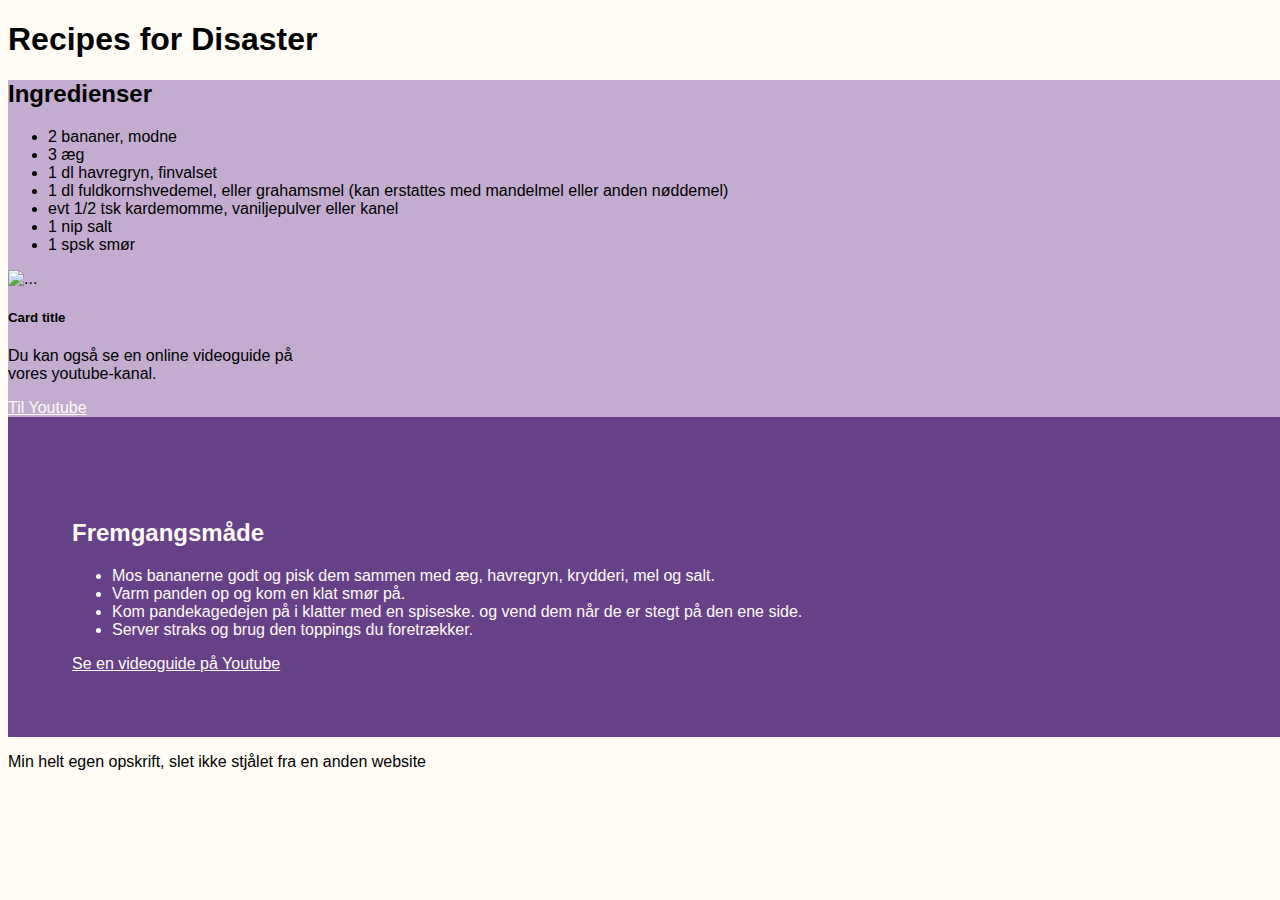
==== index.html @ 01a49ab8 "pt3" ====
<!DOCTYPE html>
<html lang="en">
  <head>
    <meta charset="UTF-8" />
    <meta http-equiv="X-UA-Compatible" content="IE=edge" />
    <meta name="viewport" content="width=device-width, initial-scale=1.0" />
    <title>Bananpandekager - Opskrift</title>
    <link
      href="https://cdn.jsdelivr.net/npm/bootstrap@5.3.0-alpha1/dist/css/bootstrap.min.css"
      rel="stylesheet"
      integrity="sha384-GLhlTQ8iRABdZLl6O3oVMWSktQOp6b7In1Zl3/Jr59b6EGGoI1aFkw7cmDA6j6gD"
      crossorigin="anonymous"
    />

    <link rel="stylesheet" href="style.css" />
  </head>

  <body>
    <header>
      <h1>Recipes for Disaster</h1>
    </header>
    <div class="container-fluid">
      <div class="row">
        <div class="col-sm-4">
          <div class="ingredients">
            <h2>Ingredienser</h2>
            <ul class="">
              <li>2 bananer, modne</li>
              <li>3 æg</li>
              <li>1 dl havregryn, finvalset</li>
              <li>
                1 dl fuldkornshvedemel, eller grahamsmel (kan erstattes med
                mandelmel eller anden nøddemel)
              </li>
              <li>evt 1/2 tsk kardemomme, vaniljepulver eller kanel</li>
              <li>1 nip salt</li>
              <li>1 spsk smør</li>
            </ul>
            <div class="card" style="width: 18rem">
              <img
                src="https://images.squarespace-cdn.com/content/v1/57b3e6b9d1758e9333d154ca/78965781-82f3-4f1c-96e8-113c1c38e24a/ff3989-image-kwvykhrf-kynnbn1t.jpeg"
                class="card-img-top"
                alt="..."
              />
              <div class="card-body">
                <h5 class="card-title">Card title</h5>
                <p class="card-text">
                  Du kan også se en online videoguide på vores youtube-kanal.
                </p>
                <a href="#" class="btn btn-primary">Til Youtube</a>
              </div>
            </div>
          </div>
        </div>
        <div class="col-sm-8">
          <div class="tutorial">
            <img
              src="https://i0.hippopx.com/photos/901/878/463/restaurant-food-gourmet-pancakes-preview.jpg"
              alt=""
            />
            <h2>Fremgangsmåde</h2>
            <ul>
              <li>
                Mos bananerne godt og pisk dem sammen med æg, havregryn,
                krydderi, mel og salt.
              </li>
              <li>Varm panden op og kom en klat smør på.</li>
              <li>
                Kom pandekagedejen på i klatter med en spiseske. og vend dem når
                de er stegt på den ene side.
              </li>
              <li>Server straks og brug den toppings du foretrækker.</li>
            </ul>
            <a
              href="https://www.youtube.com/watch?v=5pZJd3Us64A&feature=youtu.be"
              >Se en videoguide på Youtube</a
            >
          </div>
        </div>
      </div>
    </div>
    <footer>
      <p>Min helt egen opskrift, slet ikke stjålet fra en anden website</p>
    </footer>
    <script
      src="https://cdn.jsdelivr.net/npm/@popperjs/core@2.11.6/dist/umd/popper.min.js"
      integrity="sha384-oBqDVmMz9ATKxIep9tiCxS/Z9fNfEXiDAYTujMAeBAsjFuCZSmKbSSUnQlmh/jp3"
      crossorigin="anonymous"
    ></script>
    <script
      src="https://cdn.jsdelivr.net/npm/bootstrap@5.3.0-alpha1/dist/js/bootstrap.min.js"
      integrity="sha384-mQ93GR66B00ZXjt0YO5KlohRA5SY2XofN4zfuZxLkoj1gXtW8ANNCe9d5Y3eG5eD"
      crossorigin="anonymous"
    ></script>
  </body>
</html>
---- style.css ----
body {
  font-family: Arial, Helvetica, sans-serif;
  background-color: #fffbf5;
  width: 100%;
}

.col-sm-4 {
  background-color: #c3acd0;
  grid-column: 1;
}

.col-sm-8 {
  background-color: #674188;
  color: #fffbf5;
  grid-column: 2;
  padding: 5%;
}
a {
  color: #fffbf5;
}
footer {
  width: 100%;
}

@media screen and (max-width: 800px) {
  .left,
  .main,
  .right {
    width: 100%;
  }
}
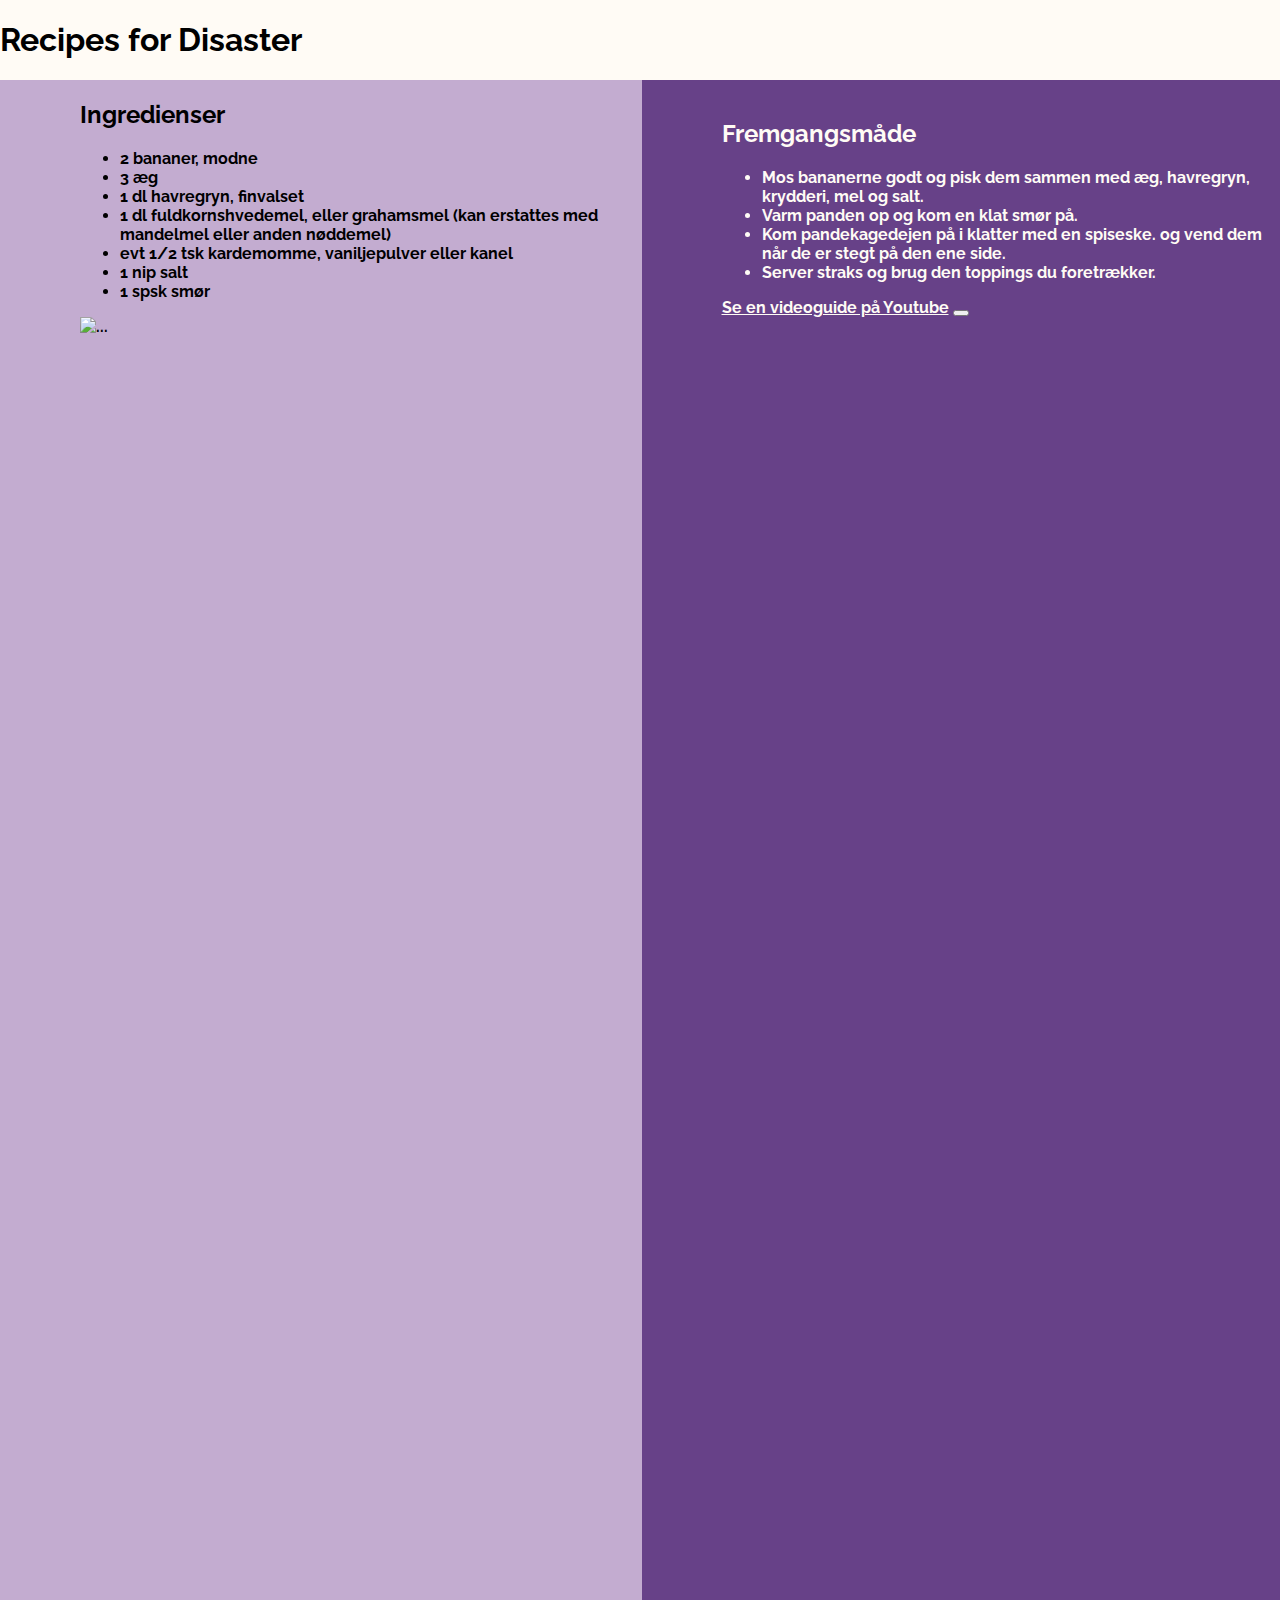
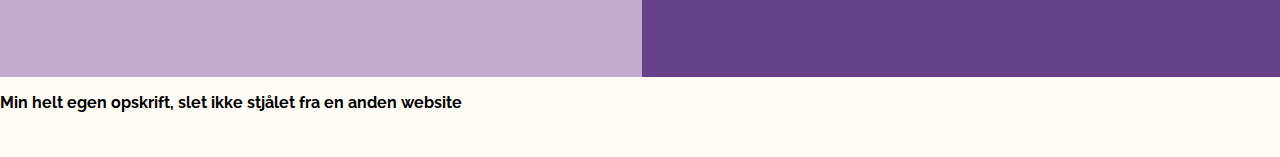
==== commit 9e86f848: "indexUpdate" ====
--- a/index.html
+++ b/index.html
@@ -5,92 +5,75 @@
     <meta http-equiv="X-UA-Compatible" content="IE=edge" />
     <meta name="viewport" content="width=device-width, initial-scale=1.0" />
     <title>Bananpandekager - Opskrift</title>
+    <link rel="stylesheet" href="style.css" />
+    <link rel="preconnect" href="https://fonts.googleapis.com" />
+    <link rel="preconnect" href="https://fonts.gstatic.com" crossorigin />
+    <link rel="preconnect" href="https://fonts.googleapis.com" />
+    <link rel="preconnect" href="https://fonts.gstatic.com" crossorigin />
+    <link rel="preconnect" href="https://fonts.googleapis.com" />
+    <link rel="preconnect" href="https://fonts.gstatic.com" crossorigin />
+    <link rel="preconnect" href="https://fonts.googleapis.com" />
+    <link rel="preconnect" href="https://fonts.gstatic.com" crossorigin />
     <link
-      href="https://cdn.jsdelivr.net/npm/bootstrap@5.3.0-alpha1/dist/css/bootstrap.min.css"
+      href="https://fonts.googleapis.com/css2?family=Noto+Sans+Syloti+Nagri&family=Raleway:wght@100;400&family=Sassy+Frass&display=swap"
       rel="stylesheet"
-      integrity="sha384-GLhlTQ8iRABdZLl6O3oVMWSktQOp6b7In1Zl3/Jr59b6EGGoI1aFkw7cmDA6j6gD"
-      crossorigin="anonymous"
     />
-
-    <link rel="stylesheet" href="style.css" />
   </head>
 
   <body>
-    <header>
-      <h1>Recipes for Disaster</h1>
-    </header>
-    <div class="container-fluid">
-      <div class="row">
-        <div class="col-sm-4">
-          <div class="ingredients">
-            <h2>Ingredienser</h2>
-            <ul class="">
-              <li>2 bananer, modne</li>
-              <li>3 æg</li>
-              <li>1 dl havregryn, finvalset</li>
-              <li>
-                1 dl fuldkornshvedemel, eller grahamsmel (kan erstattes med
-                mandelmel eller anden nøddemel)
-              </li>
-              <li>evt 1/2 tsk kardemomme, vaniljepulver eller kanel</li>
-              <li>1 nip salt</li>
-              <li>1 spsk smør</li>
-            </ul>
-            <div class="card" style="width: 18rem">
-              <img
-                src="https://images.squarespace-cdn.com/content/v1/57b3e6b9d1758e9333d154ca/78965781-82f3-4f1c-96e8-113c1c38e24a/ff3989-image-kwvykhrf-kynnbn1t.jpeg"
-                class="card-img-top"
-                alt="..."
-              />
-              <div class="card-body">
-                <h5 class="card-title">Card title</h5>
-                <p class="card-text">
-                  Du kan også se en online videoguide på vores youtube-kanal.
-                </p>
-                <a href="#" class="btn btn-primary">Til Youtube</a>
-              </div>
-            </div>
-          </div>
-        </div>
-        <div class="col-sm-8">
-          <div class="tutorial">
-            <img
-              src="https://i0.hippopx.com/photos/901/878/463/restaurant-food-gourmet-pancakes-preview.jpg"
-              alt=""
-            />
-            <h2>Fremgangsmåde</h2>
-            <ul>
-              <li>
-                Mos bananerne godt og pisk dem sammen med æg, havregryn,
-                krydderi, mel og salt.
-              </li>
-              <li>Varm panden op og kom en klat smør på.</li>
-              <li>
-                Kom pandekagedejen på i klatter med en spiseske. og vend dem når
-                de er stegt på den ene side.
-              </li>
-              <li>Server straks og brug den toppings du foretrækker.</li>
-            </ul>
-            <a
-              href="https://www.youtube.com/watch?v=5pZJd3Us64A&feature=youtu.be"
-              >Se en videoguide på Youtube</a
-            >
-          </div>
-        </div>
+    <main>
+      <header>
+        <h1>Recipes for Disaster</h1>
+      </header>
+      <div class="ingredients">
+        <h2>Ingredienser</h2>
+        <ul class="">
+          <li>2 bananer, modne</li>
+          <li>3 æg</li>
+          <li>1 dl havregryn, finvalset</li>
+          <li>
+            1 dl fuldkornshvedemel, eller grahamsmel (kan erstattes med
+            mandelmel eller anden nøddemel)
+          </li>
+          <li>evt 1/2 tsk kardemomme, vaniljepulver eller kanel</li>
+          <li>1 nip salt</li>
+          <li>1 spsk smør</li>
+        </ul>
+        <img
+          src="https://images.squarespace-cdn.com/content/v1/57b3e6b9d1758e9333d154ca/78965781-82f3-4f1c-96e8-113c1c38e24a/ff3989-image-kwvykhrf-kynnbn1t.jpeg"
+          class="imgLeft"
+          alt="..."
+        />
       </div>
-    </div>
-    <footer>
-      <p>Min helt egen opskrift, slet ikke stjålet fra en anden website</p>
-    </footer>
-    <script
-      src="https://cdn.jsdelivr.net/npm/@popperjs/core@2.11.6/dist/umd/popper.min.js"
-      integrity="sha384-oBqDVmMz9ATKxIep9tiCxS/Z9fNfEXiDAYTujMAeBAsjFuCZSmKbSSUnQlmh/jp3"
-      crossorigin="anonymous"
-    ></script>
-    <script
-      src="https://cdn.jsdelivr.net/npm/bootstrap@5.3.0-alpha1/dist/js/bootstrap.min.js"
-      integrity="sha384-mQ93GR66B00ZXjt0YO5KlohRA5SY2XofN4zfuZxLkoj1gXtW8ANNCe9d5Y3eG5eD"
-      crossorigin="anonymous"
-    ></script>
+      <div class="tutorial">
+        <img
+          src="https://i0.hippopx.com/photos/901/878/463/restaurant-food-gourmet-pancakes-preview.jpg"
+          alt=""
+        />
+        <h2>Fremgangsmåde</h2>
+        <ul>
+          <li>
+            Mos bananerne godt og pisk dem sammen med æg, havregryn, krydderi,
+            mel og salt.
+          </li>
+          <li>Varm panden op og kom en klat smør på.</li>
+          <li>
+            Kom pandekagedejen på i klatter med en spiseske. og vend dem når de
+            er stegt på den ene side.
+          </li>
+          <li>Server straks og brug den toppings du foretrækker.</li>
+        </ul>
+        <a href="https://www.youtube.com/watch?v=5pZJd3Us64A&feature=youtu.be"
+          >Se en videoguide på Youtube</a
+        >
+        <button
+          action="https://www.youtube.com/watch?v=5pZJd3Us64A&feature=youtu.be"
+          type="submit"
+        ></button>
+      </div>
+      <footer>
+        <p>Min helt egen opskrift, slet ikke stjålet fra en anden website</p>
+      </footer>
+    </main>
   </body>
 </html>
--- a/style.css
+++ b/style.css
@@ -1,27 +1,49 @@
 body {
-  font-family: Arial, Helvetica, sans-serif;
+  font-family: "Raleway", sans-serif;
+  font-weight: bold;
   background-color: #fffbf5;
-  width: 100%;
+  margin: 0;
+  border: 0;
+  padding: 0;
+}
+img {
+  width: 600px;
 }
 
-.col-sm-4 {
-  background-color: #c3acd0;
-  grid-column: 1;
+main {
+  display: grid;
+  grid-template-areas: "header header" "ingr tuto" "footer footer";
+  grid-template-rows: 1fr 20fr 1fr;
 }
 
-.col-sm-8 {
+header {
+  grid-area: header;
+}
+
+.ingredients {
+  grid-area: ingr;
+  padding-left: 5em;
+  background-color: #c3acd0;
+  /* grid-column: 1; */
+}
+
+.tutorial {
+  grid-area: tuto;
   background-color: #674188;
   color: #fffbf5;
-  grid-column: 2;
-  padding: 5%;
+  /* grid-column: 2; */
+  padding-left: 5em;
 }
 a {
   color: #fffbf5;
 }
 footer {
+  grid-area: footer;
   width: 100%;
 }
-
+button {
+  color: #f7efe5;
+}
 @media screen and (max-width: 800px) {
   .left,
   .main,
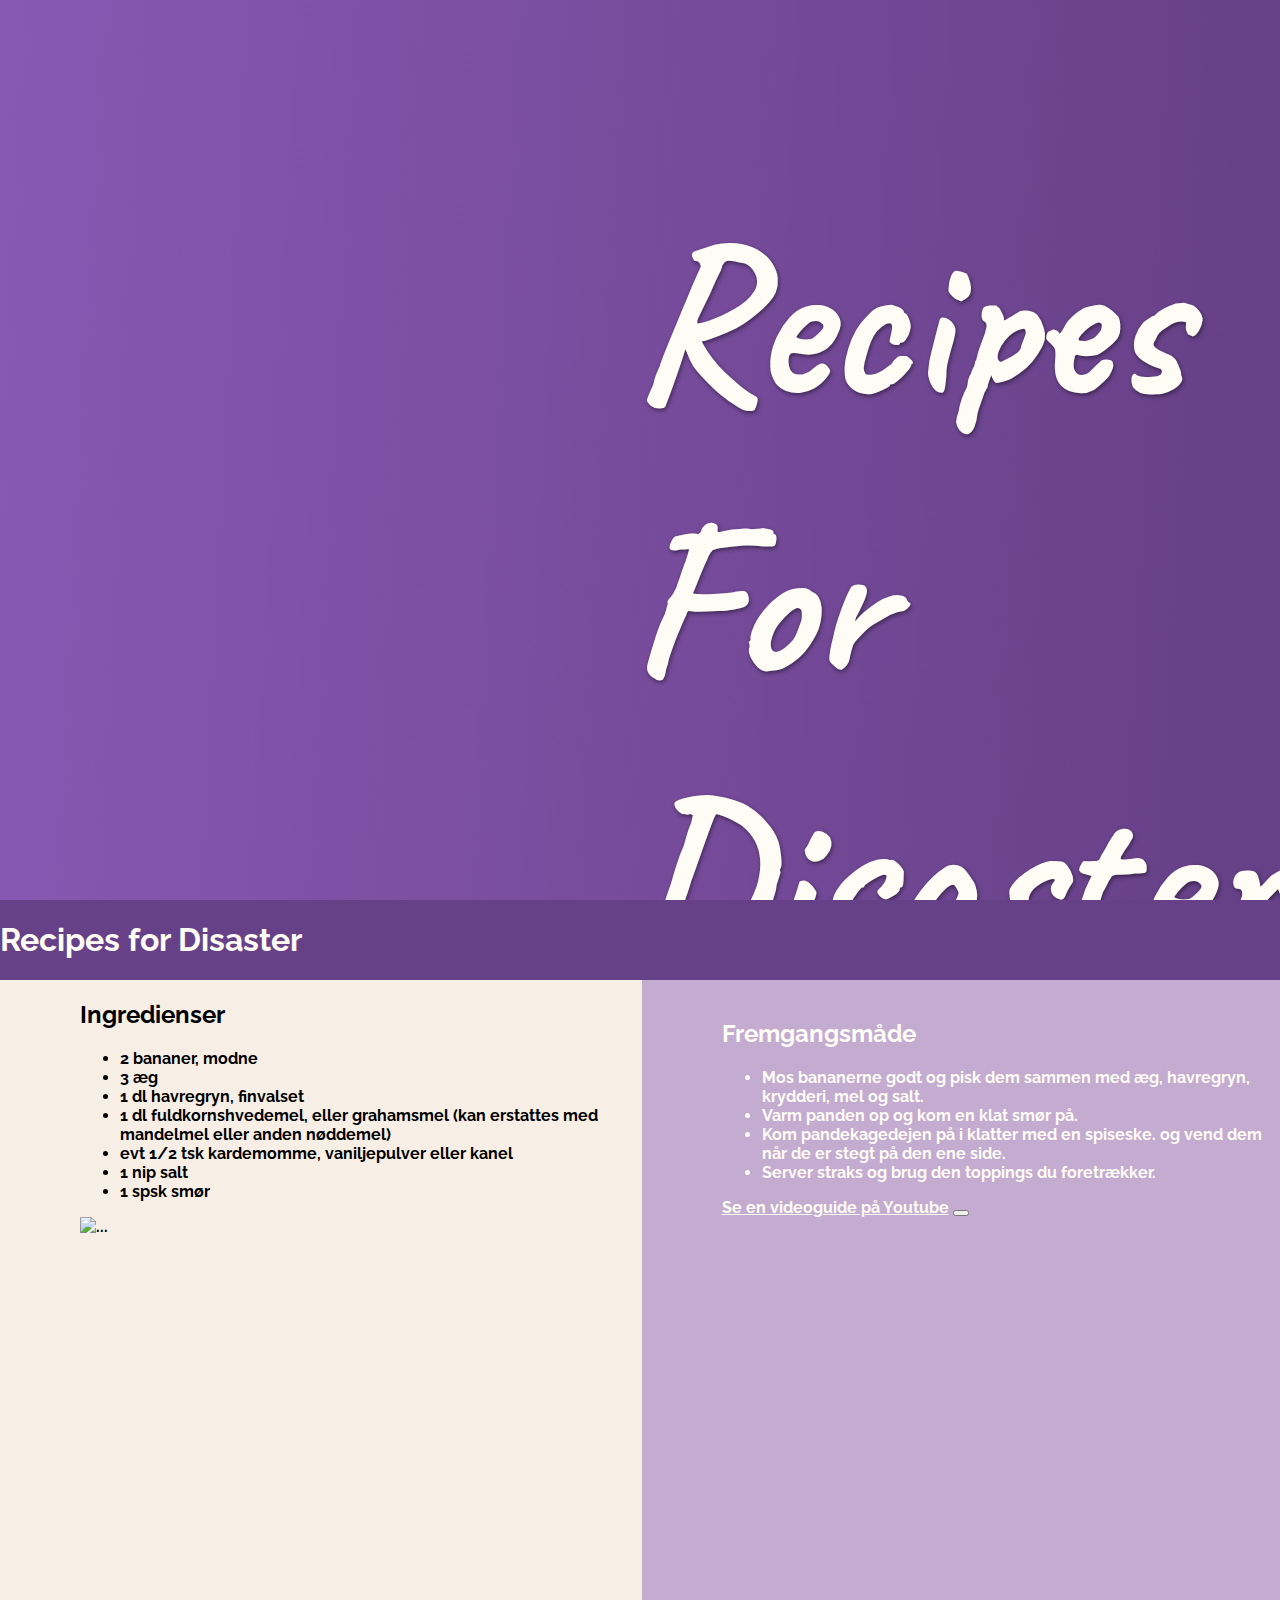
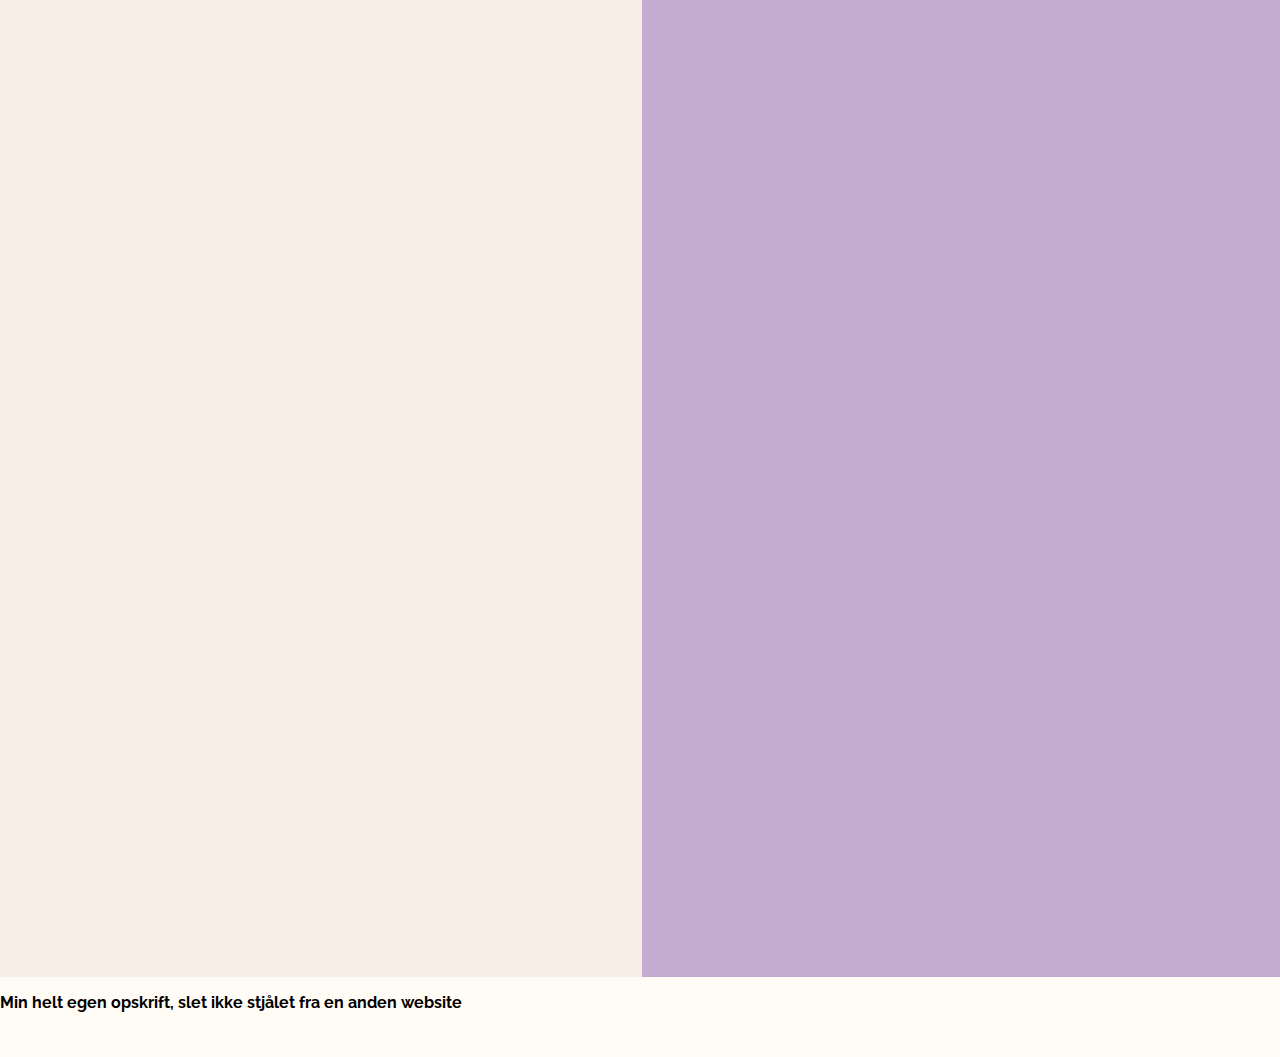
==== commit 25c68832: "intropage" ====
--- a/index.html
+++ b/index.html
@@ -8,23 +8,40 @@
     <link rel="stylesheet" href="style.css" />
     <link rel="preconnect" href="https://fonts.googleapis.com" />
     <link rel="preconnect" href="https://fonts.gstatic.com" crossorigin />
-    <link rel="preconnect" href="https://fonts.googleapis.com" />
-    <link rel="preconnect" href="https://fonts.gstatic.com" crossorigin />
-    <link rel="preconnect" href="https://fonts.googleapis.com" />
-    <link rel="preconnect" href="https://fonts.gstatic.com" crossorigin />
+    <link
+      href="https://fonts.googleapis.com/css2?family=Caveat&display=swap"
+      rel="stylesheet"
+    />
     <link rel="preconnect" href="https://fonts.googleapis.com" />
     <link rel="preconnect" href="https://fonts.gstatic.com" crossorigin />
     <link
-      href="https://fonts.googleapis.com/css2?family=Noto+Sans+Syloti+Nagri&family=Raleway:wght@100;400&family=Sassy+Frass&display=swap"
+      href="https://fonts.googleapis.com/css2?family=Raleway&display=swap"
       rel="stylesheet"
     />
   </head>
 
   <body>
+    <section class="intro">
+      <article class="vector">
+        <img src="https://freesvg.org/img/1548804401.png" alt="" />
+      </article>
+      <article class="welcome">
+        <h2>Recipes For Disaster</h2>
+        <div class="buttonContainer">
+          <input
+            type="button"
+            class="introButton"
+            onClick="document.getElementById('header').scrollIntoView();"
+          />
+          <!-- <button class="introButton">Tryk her for at læse opskriften</button> -->
+        </div>
+      </article>
+    </section>
     <main>
-      <header>
+      <header id="header">
         <h1>Recipes for Disaster</h1>
       </header>
+
       <div class="ingredients">
         <h2>Ingredienser</h2>
         <ul class="">
--- a/style.css
+++ b/style.css
@@ -1,3 +1,7 @@
+html {
+  scroll-behavior: smooth;
+}
+
 body {
   font-family: "Raleway", sans-serif;
   font-weight: bold;
@@ -6,8 +10,11 @@
   border: 0;
   padding: 0;
 }
-img {
+main img {
   width: 600px;
+}
+h1 {
+  color: #fffbf5;
 }
 
 main {
@@ -18,18 +25,55 @@
 
 header {
   grid-area: header;
+  background-color: #674188;
+  position: ;
+}
+
+.intro {
+  display: grid;
+  grid-template-columns: 1fr 1fr;
+  height: 100vh;
+  background: rgb(137, 88, 179);
+  background: linear-gradient(
+    93deg,
+    rgba(137, 88, 179, 1) 0%,
+    rgba(103, 65, 136, 1) 94%
+  );
+}
+
+.vector img {
+  width: 600px;
+  margin-left: 35vh;
+  margin-top: 25vh;
+}
+
+.vector {
+  /* background-color: #674188; */
+}
+
+.welcome {
+  font-size: 148px;
+  /* background-color: #674188; */
+}
+
+.welcome h2 {
+  color: #fffbf5;
+  font-family: "Caveat", cursive;
+  text-shadow: 1px 2px 4px rgba(0, 0, 0, 0.46);
+  margin-top: 20vh;
+  margin-left: 10vh;
 }
 
 .ingredients {
   grid-area: ingr;
   padding-left: 5em;
-  background-color: #c3acd0;
+  background-color: #f7efe5;
   /* grid-column: 1; */
 }
 
 .tutorial {
   grid-area: tuto;
-  background-color: #674188;
+  background-color: #c3acd0;
   color: #fffbf5;
   /* grid-column: 2; */
   padding-left: 5em;
@@ -41,9 +85,28 @@
   grid-area: footer;
   width: 100%;
 }
-button {
-  color: #f7efe5;
+.buttonContainer {
+  margin-left: 20vh;
+  margin-top: -20vh;
 }
+
+.introButton {
+  left: 12220vh;
+  font-family: helvetica;
+  color: #674188 !important;
+  font-size: 30px;
+  text-shadow: 1px 1px 0px #674188;
+  box-shadow: 0px 0px 0px #f9f9f9;
+  padding: 22px 18px;
+  border-radius: 40px;
+  border: 3px solid #674188;
+  background: #f7efe5;
+}
+.introButton:hover {
+  color: C3ACD0 !important;
+  background: #fffbf5;
+}
+
 @media screen and (max-width: 800px) {
   .left,
   .main,
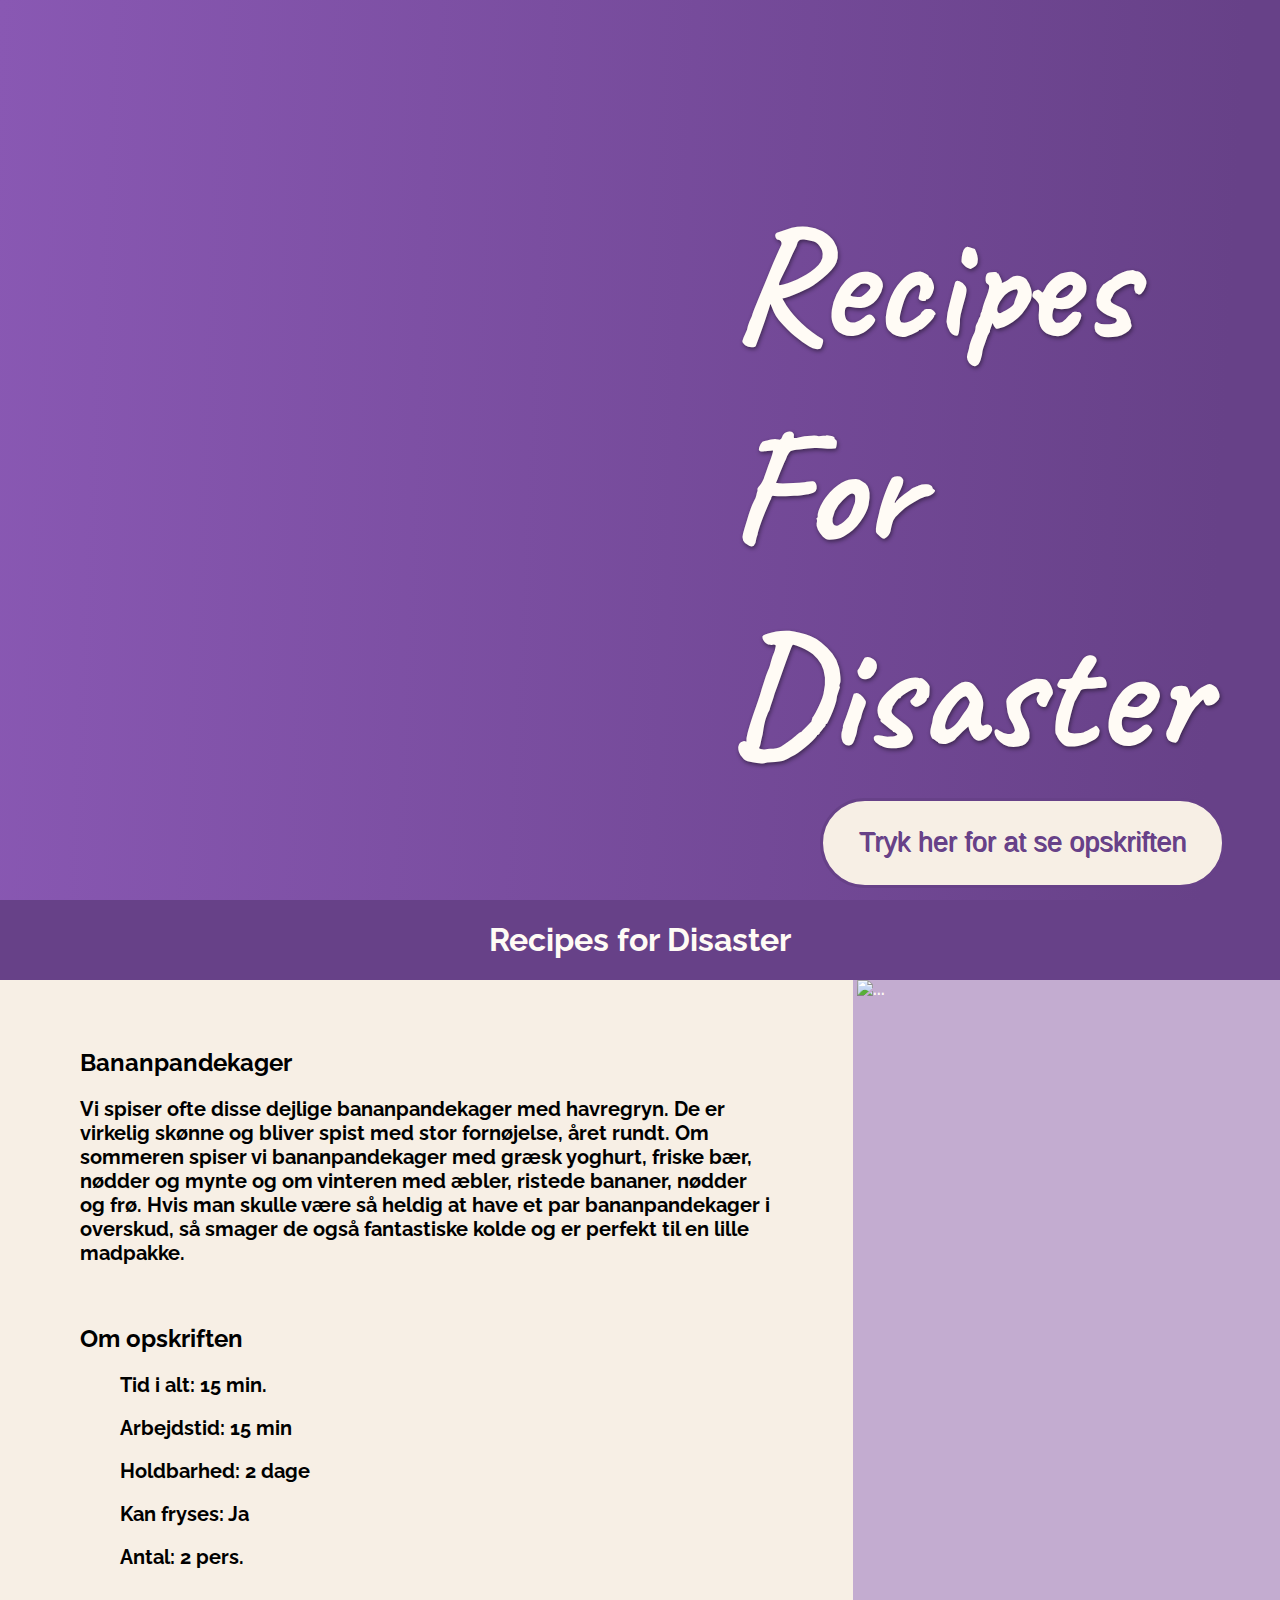
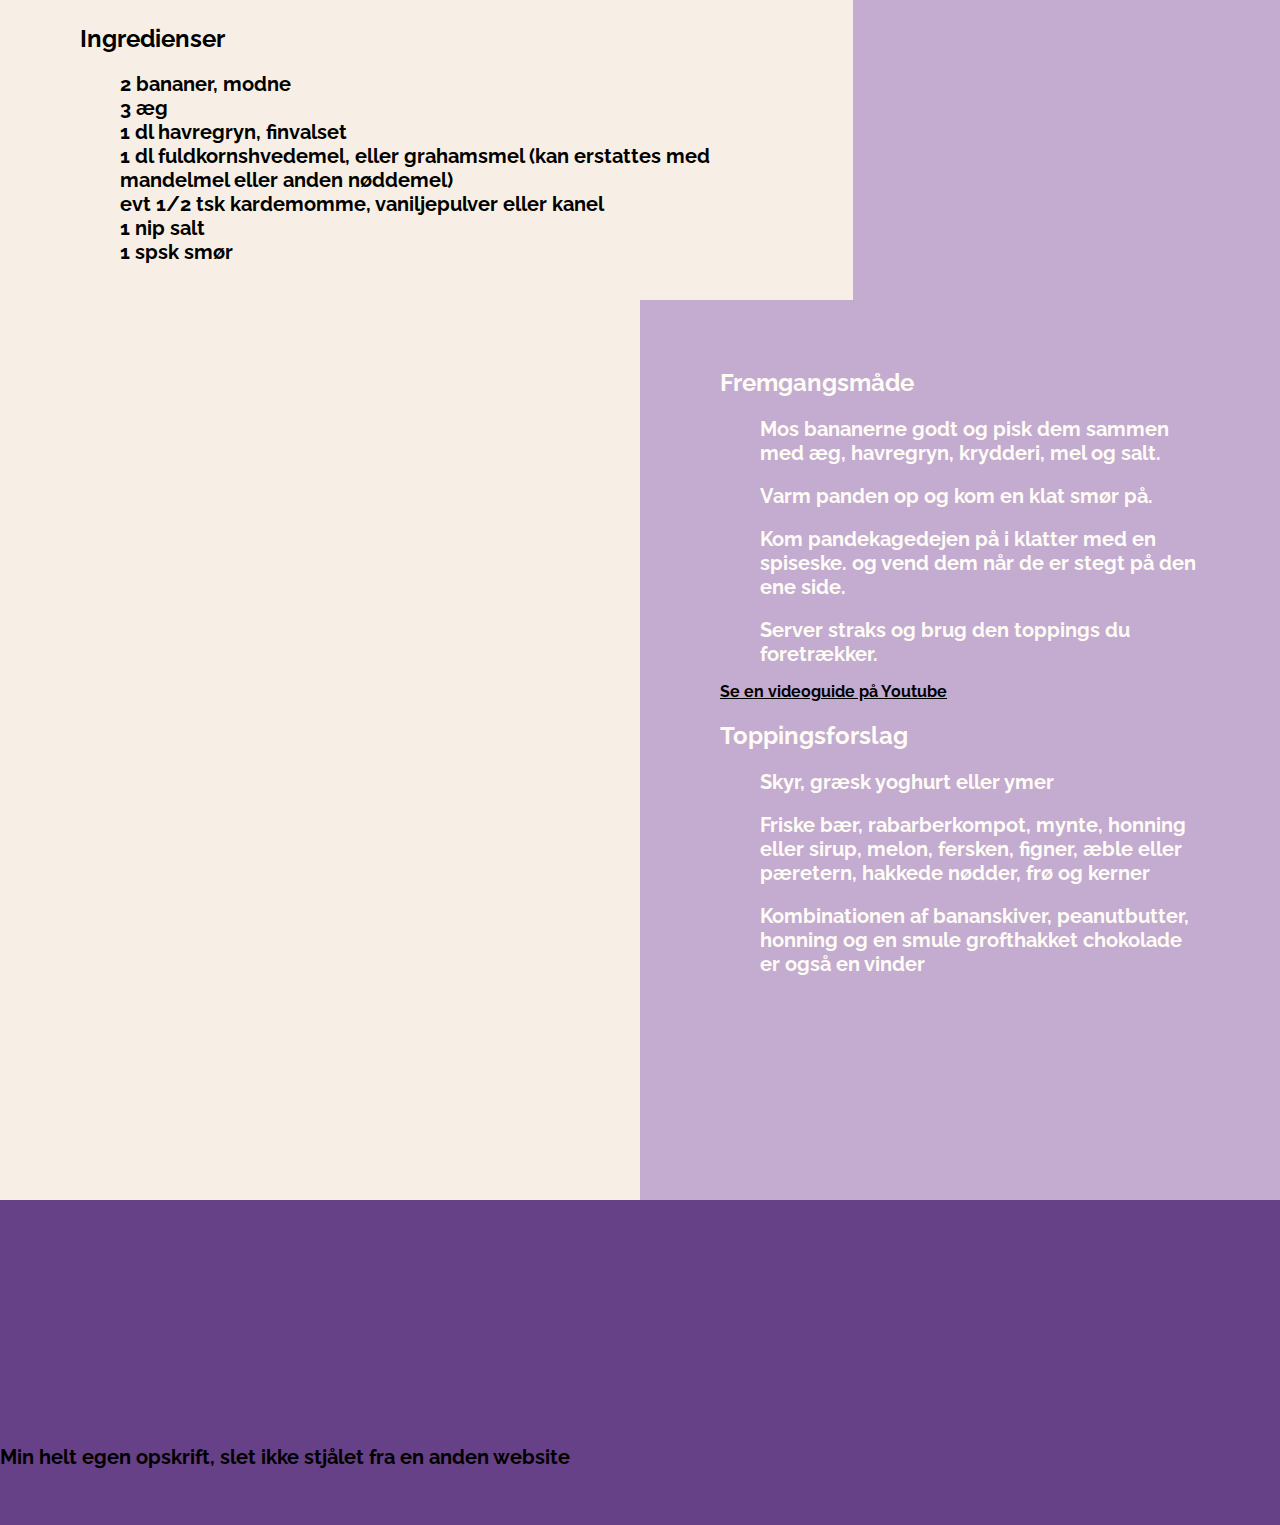
==== commit 15e45917: "secondGrid" ====
--- a/index.html
+++ b/index.html
@@ -31,9 +31,9 @@
           <input
             type="button"
             class="introButton"
+            value="Tryk her for at se opskriften"
             onClick="document.getElementById('header').scrollIntoView();"
           />
-          <!-- <button class="introButton">Tryk her for at læse opskriften</button> -->
         </div>
       </article>
     </section>
@@ -43,8 +43,32 @@
       </header>
 
       <div class="ingredients">
+        <h2>Bananpandekager</h2>
+        <p>
+          Vi spiser ofte disse dejlige bananpandekager med havregryn. De er
+          virkelig skønne og bliver spist med stor fornøjelse, året rundt. Om
+          sommeren spiser vi bananpandekager med græsk yoghurt, friske bær,
+          nødder og mynte og om vinteren med æbler, ristede bananer, nødder og
+          frø. Hvis man skulle være så heldig at have et par bananpandekager i
+          overskud, så smager de også fantastiske kolde og er perfekt til en
+          lille madpakke.
+        </p>
+        <br />
+        <h2>Om opskriften</h2>
+        <ul>
+          <li>Tid i alt: 15 min.</li>
+          <br />
+          <li>Arbejdstid: 15 min</li>
+          <br />
+          <li>Holdbarhed: 2 dage</li>
+          <br />
+          <li>Kan fryses: Ja</li>
+          <br />
+          <li>Antal: 2 pers.</li>
+        </ul>
+        <br />
         <h2>Ingredienser</h2>
-        <ul class="">
+        <ul>
           <li>2 bananer, modne</li>
           <li>3 æg</li>
           <li>1 dl havregryn, finvalset</li>
@@ -56,41 +80,68 @@
           <li>1 nip salt</li>
           <li>1 spsk smør</li>
         </ul>
+      </div>
+      <div class="tutorial">
+        <img
+          src="https://i0.hippopx.com/photos/901/878/463/restaurant-food-gourmet-pancakes-preview.jpg"
+          alt=""
+        />
         <img
           src="https://images.squarespace-cdn.com/content/v1/57b3e6b9d1758e9333d154ca/78965781-82f3-4f1c-96e8-113c1c38e24a/ff3989-image-kwvykhrf-kynnbn1t.jpeg"
           class="imgLeft"
           alt="..."
         />
       </div>
-      <div class="tutorial">
+    </main>
+    <section class="secondGrid">
+      <article class="left">
         <img
-          src="https://i0.hippopx.com/photos/901/878/463/restaurant-food-gourmet-pancakes-preview.jpg"
+          src="https://live.staticflickr.com/4917/45749176905_1d3799b759_b.jpg"
           alt=""
         />
+        <img
+          src="https://live.staticflickr.com/4018/4620608726_5229477a51_c.jpg"
+          alt=""
+        />
+      </article>
+      <article class="right">
         <h2>Fremgangsmåde</h2>
         <ul>
           <li>
             Mos bananerne godt og pisk dem sammen med æg, havregryn, krydderi,
             mel og salt.
           </li>
+          <br />
           <li>Varm panden op og kom en klat smør på.</li>
+          <br />
           <li>
             Kom pandekagedejen på i klatter med en spiseske. og vend dem når de
             er stegt på den ene side.
           </li>
+          <br />
           <li>Server straks og brug den toppings du foretrækker.</li>
         </ul>
         <a href="https://www.youtube.com/watch?v=5pZJd3Us64A&feature=youtu.be"
           >Se en videoguide på Youtube</a
         >
-        <button
-          action="https://www.youtube.com/watch?v=5pZJd3Us64A&feature=youtu.be"
-          type="submit"
-        ></button>
-      </div>
-      <footer>
-        <p>Min helt egen opskrift, slet ikke stjålet fra en anden website</p>
-      </footer>
-    </main>
+        <h2>Toppingsforslag</h2>
+        <ul>
+          <li>Skyr, græsk yoghurt eller ymer</li>
+          <br />
+          <li>
+            Friske bær, rabarberkompot, mynte, honning eller sirup, melon,
+            fersken, figner, æble eller pæretern, hakkede nødder, frø og kerner
+          </li>
+          <br />
+          <li>
+            Kombinationen af bananskiver, peanutbutter, honning og en smule
+            grofthakket chokolade er også en vinder
+          </li>
+        </ul>
+      </article>
+    </section>
+    <footer>
+      <p>Min helt egen opskrift, slet ikke stjålet fra en anden website</p>
+    </footer>
   </body>
 </html>
--- a/style.css
+++ b/style.css
@@ -10,8 +10,16 @@
   border: 0;
   padding: 0;
 }
+
+nav {
+  display: flex;
+  align-items: center;
+  padding-top: 4vh;
+  color: #fffbf5;
+  font-size: 4vh;
+}
 main img {
-  width: 600px;
+  width: 50vw;
 }
 h1 {
   color: #fffbf5;
@@ -19,20 +27,29 @@
 
 main {
   display: grid;
-  grid-template-areas: "header header" "ingr tuto" "footer footer";
-  grid-template-rows: 1fr 20fr 1fr;
+  grid-template-areas: "header header" "ingr tuto";
+  grid-template-rows: 1fr 20fr;
+  grid-template-columns: 2fr 1fr;
+  height: 1000px;
+}
+
+li,
+p {
+  font-size: 20px;
+  list-style-type: none;
 }
 
 header {
   grid-area: header;
   background-color: #674188;
-  position: ;
+  text-align: center;
 }
 
 .intro {
   display: grid;
   grid-template-columns: 1fr 1fr;
   height: 100vh;
+  width: auto;
   background: rgb(137, 88, 179);
   background: linear-gradient(
     93deg,
@@ -42,9 +59,9 @@
 }
 
 .vector img {
-  width: 600px;
-  margin-left: 35vh;
-  margin-top: 25vh;
+  width: 70%;
+  margin-left: 25vh;
+  margin-top: 20vh;
 }
 
 .vector {
@@ -52,7 +69,7 @@
 }
 
 .welcome {
-  font-size: 148px;
+  font-size: 12vh;
   /* background-color: #674188; */
 }
 
@@ -66,8 +83,11 @@
 
 .ingredients {
   grid-area: ingr;
+  padding-top: 3em;
+  padding-right: 5em;
   padding-left: 5em;
   background-color: #f7efe5;
+
   /* grid-column: 1; */
 }
 
@@ -76,14 +96,15 @@
   background-color: #c3acd0;
   color: #fffbf5;
   /* grid-column: 2; */
-  padding-left: 5em;
 }
 a {
-  color: #fffbf5;
+  color: #000000;
 }
 footer {
-  grid-area: footer;
-  width: 100%;
+  width: 100vw;
+  height: 100px;
+  background-color: #674188;
+  padding-top: 25vh;
 }
 .buttonContainer {
   margin-left: 20vh;
@@ -92,13 +113,15 @@
 
 .introButton {
   left: 12220vh;
+  width: 45vh;
+  height: 10vh;
   font-family: helvetica;
   color: #674188 !important;
-  font-size: 30px;
+  font-size: 3vh;
   text-shadow: 1px 1px 0px #674188;
   box-shadow: 0px 0px 0px #f9f9f9;
   padding: 22px 18px;
-  border-radius: 40px;
+  border-radius: 20vh;
   border: 3px solid #674188;
   background: #f7efe5;
 }
@@ -106,11 +129,42 @@
   color: C3ACD0 !important;
   background: #fffbf5;
 }
+.secondGrid {
+  display: grid;
+  grid-template-columns: 1fr 1fr;
+  height: 100vh;
+  width: 100vw;
+}
+.secondGrid img {
+  width: 50vw;
+}
+.left {
+  background-color: #f7efe5;
+}
 
-@media screen and (max-width: 800px) {
-  .left,
-  .main,
-  .right {
-    width: 100%;
+.right {
+  background-color: #c3acd0;
+  width: auto;
+  padding-top: 3em;
+  padding-right: 5em;
+  padding-left: 5em;
+  color: #fffbf5;
+}
+
+@media screen and (max-width: 600px) {
+  .intro {
+    display: grid;
+    grid-template-columns: 1fr 1fr;
+    height: 100vh;
+    background: rgb(137, 88, 179);
+    background: linear-gradient(
+      93deg,
+      rgba(137, 88, 179, 1) 0%,
+      rgba(103, 65, 136, 1) 94%
+    );
+  }
+
+  main img {
+    width: 200px;
   }
 }
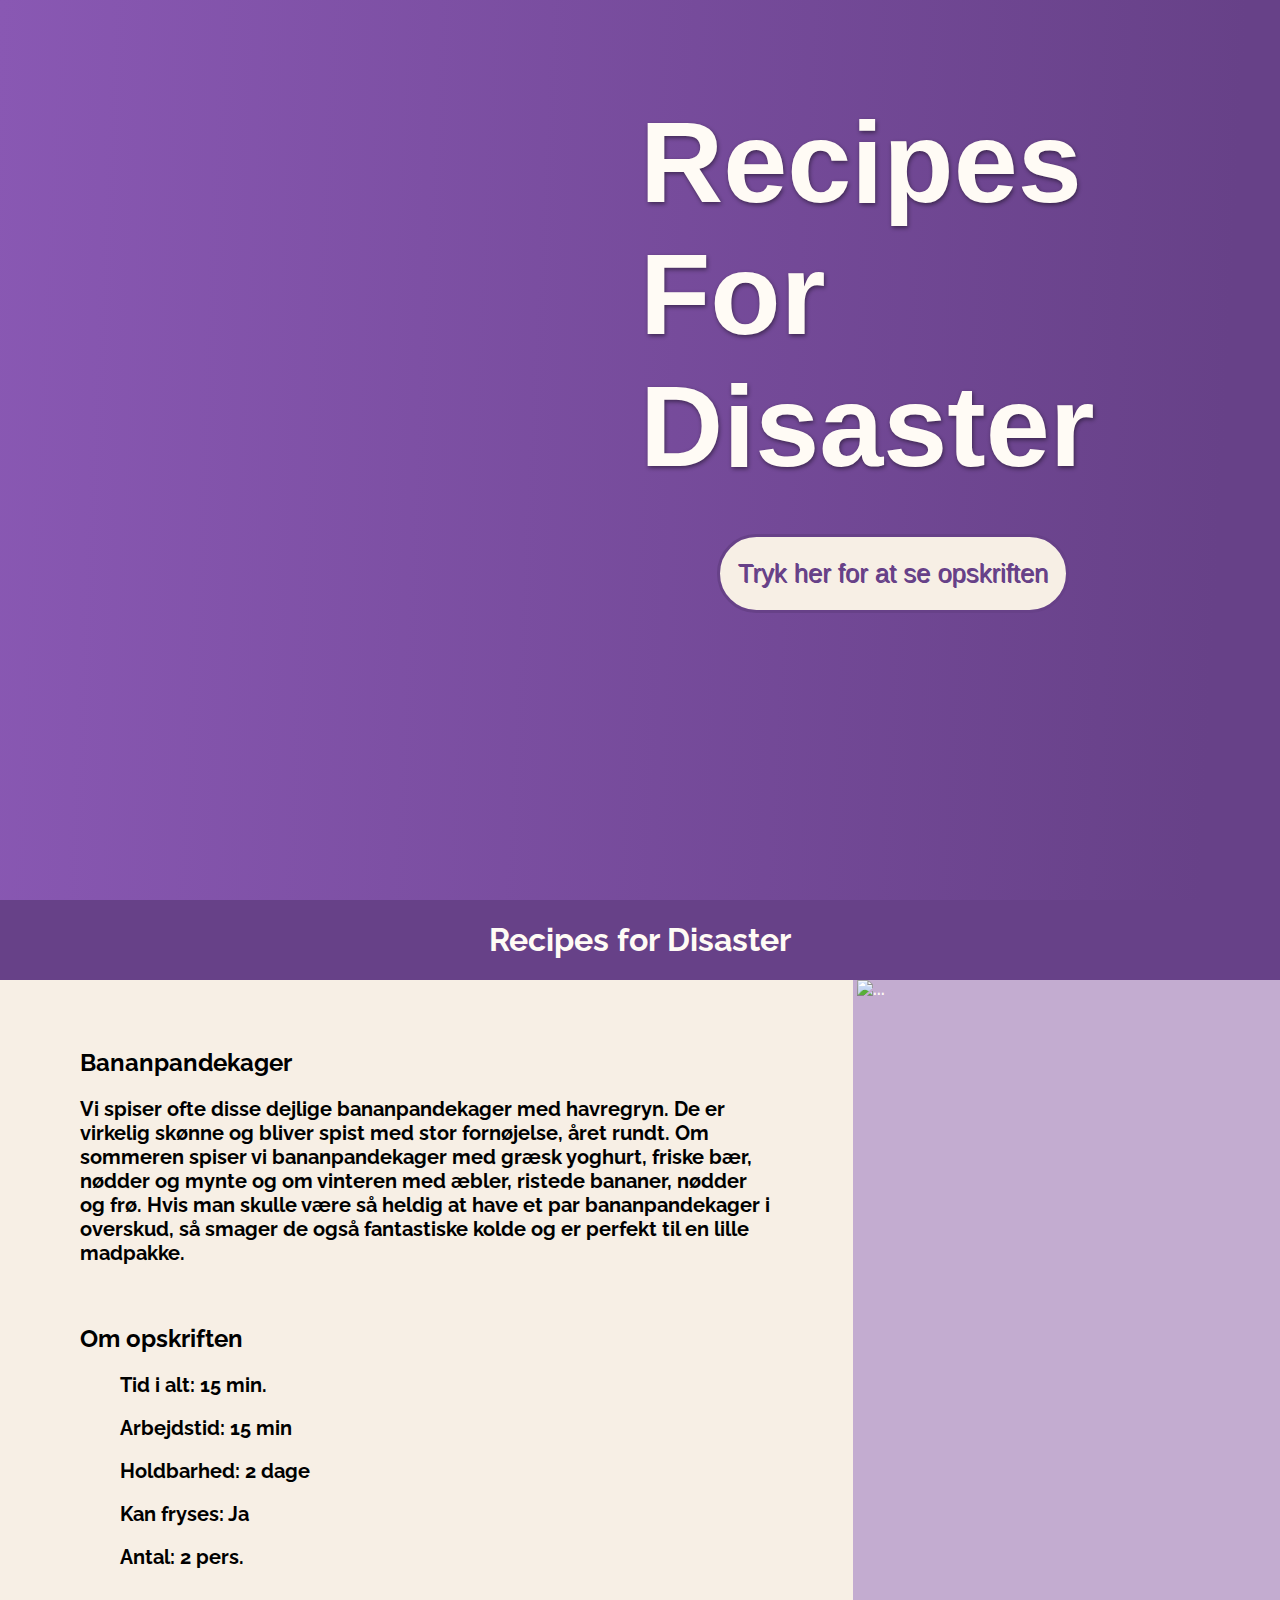
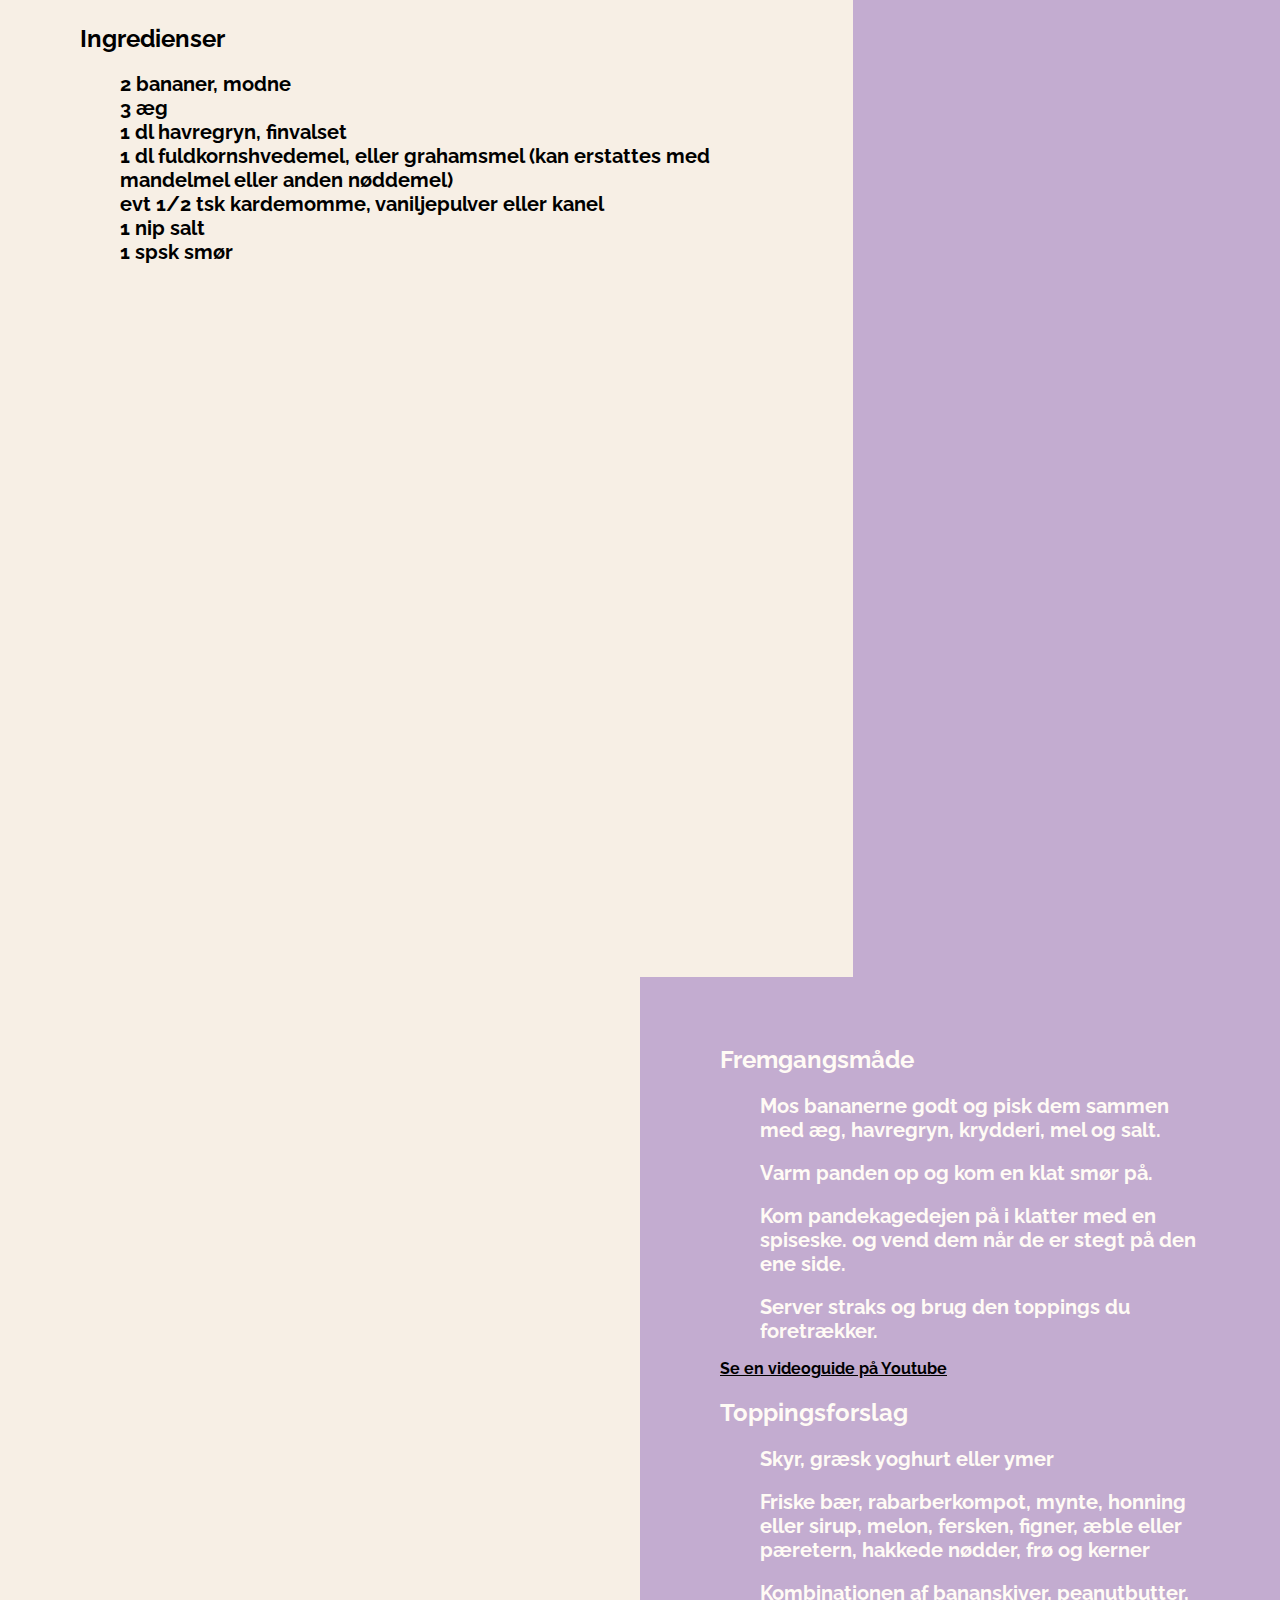
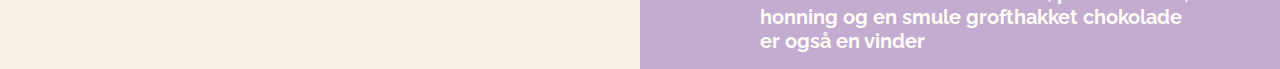
==== commit bc356fb7: "responsive pt 1" ====
--- a/index.html
+++ b/index.html
@@ -140,8 +140,8 @@
         </ul>
       </article>
     </section>
-    <footer>
+    <!-- <footer>
       <p>Min helt egen opskrift, slet ikke stjålet fra en anden website</p>
-    </footer>
+    </footer> -->
   </body>
 </html>
--- a/style.css
+++ b/style.css
@@ -18,9 +18,7 @@
   color: #fffbf5;
   font-size: 4vh;
 }
-main img {
-  width: 50vw;
-}
+
 h1 {
   color: #fffbf5;
 }
@@ -30,7 +28,11 @@
   grid-template-areas: "header header" "ingr tuto";
   grid-template-rows: 1fr 20fr;
   grid-template-columns: 2fr 1fr;
-  height: 1000px;
+  max-width: 100vw;
+}
+
+main img {
+  width: 50vw;
 }
 
 li,
@@ -49,7 +51,7 @@
   display: grid;
   grid-template-columns: 1fr 1fr;
   height: 100vh;
-  width: auto;
+  max-width: 100vw;
   background: rgb(137, 88, 179);
   background: linear-gradient(
     93deg,
@@ -60,7 +62,7 @@
 
 .vector img {
   width: 70%;
-  margin-left: 25vh;
+  margin-left: 15vw;
   margin-top: 20vh;
 }
 
@@ -69,16 +71,14 @@
 }
 
 .welcome {
-  font-size: 12vh;
+  font-size: 6vw;
   /* background-color: #674188; */
 }
 
 .welcome h2 {
   color: #fffbf5;
-  font-family: "Caveat", cursive;
+  font-family: "Segoe UI", Tahoma, Geneva, Verdana, sans-serif;
   text-shadow: 1px 2px 4px rgba(0, 0, 0, 0.46);
-  margin-top: 20vh;
-  margin-left: 10vh;
 }
 
 .ingredients {
@@ -100,24 +100,25 @@
 a {
   color: #000000;
 }
-footer {
-  width: 100vw;
+/* footer {
+  max-width: 100vw;
   height: 100px;
   background-color: #674188;
-  padding-top: 25vh;
-}
+  padding-top: 25vh; 
+}
+*/
 .buttonContainer {
-  margin-left: 20vh;
-  margin-top: -20vh;
+  margin-left: 1em;
+  margin-top: -1em;
 }
 
 .introButton {
   left: 12220vh;
-  width: 45vh;
-  height: 10vh;
+  max-width: 45vw;
+  max-height: 10vh;
   font-family: helvetica;
   color: #674188 !important;
-  font-size: 3vh;
+  font-size: 2vw;
   text-shadow: 1px 1px 0px #674188;
   box-shadow: 0px 0px 0px #f9f9f9;
   padding: 22px 18px;
@@ -132,8 +133,8 @@
 .secondGrid {
   display: grid;
   grid-template-columns: 1fr 1fr;
-  height: 100vh;
-  width: 100vw;
+
+  max-width: 100vw;
 }
 .secondGrid img {
   width: 50vw;
@@ -151,11 +152,12 @@
   color: #fffbf5;
 }
 
-@media screen and (max-width: 600px) {
+@media screen and (max-width: 700px) {
   .intro {
     display: grid;
-    grid-template-columns: 1fr 1fr;
+    grid-template-columns: 1fr;
     height: 100vh;
+    max-width: 100vw;
     background: rgb(137, 88, 179);
     background: linear-gradient(
       93deg,
@@ -164,7 +166,81 @@
     );
   }
 
+  .vector img {
+    width: 70%;
+    margin-left: 15vw;
+    margin-top: 15vh;
+  }
+
+  .welcome {
+    font-size: 9vw;
+    /* background-color: #674188; */
+  }
+
+  .welcome h2 {
+    color: #fffbf5;
+    font-family: "Segoe UI", Tahoma, Geneva, Verdana, sans-serif;
+    text-shadow: 1px 2px 4px rgba(0, 0, 0, 0.46);
+    margin-top: -20vh;
+    margin-left: 8vh;
+  }
+
+  .buttonContainer {
+    margin-left: 1em;
+    margin-top: 0em;
+  }
+
+  .introButton {
+    max-width: 80vw;
+    max-height: 10vh;
+    font-family: helvetica;
+    color: #674188 !important;
+    font-size: 6vw;
+    text-shadow: 1px 1px 0px #674188;
+    box-shadow: 0px 0px 0px #f9f9f9;
+    padding: 22px 18px;
+    border-radius: 20vh;
+    border: 3px solid #674188;
+    background: #f7efe5;
+  }
+
+  main {
+    display: grid;
+    grid-template-areas: "header" "header" "ingr" "tuto";
+    grid-template-rows: 1fr 1fr 20fr 20 fr;
+    grid-template-columns: 100vw;
+
+    width: 100vw;
+  }
+
   main img {
-    width: 200px;
-  }
-}
+    width: 100vw;
+  }
+  .ingredients {
+    grid-area: ingr;
+    padding-top: 3em;
+    padding-right: 5em;
+    padding-left: 5em;
+    background-color: #f7efe5;
+
+    /* grid-column: 1; */
+  }
+
+  .tutorial {
+    grid-area: tuto;
+    background-color: #c3acd0;
+    color: #fffbf5;
+    /* grid-column: 2; */
+  }
+
+  .secondGrid {
+    display: grid;
+    grid-template-columns: 1fr;
+    grid-template-rows: 1fr 1fr;
+
+    max-width: 100vw;
+  }
+  .secondGrid img {
+    width: 100vw;
+  }
+}
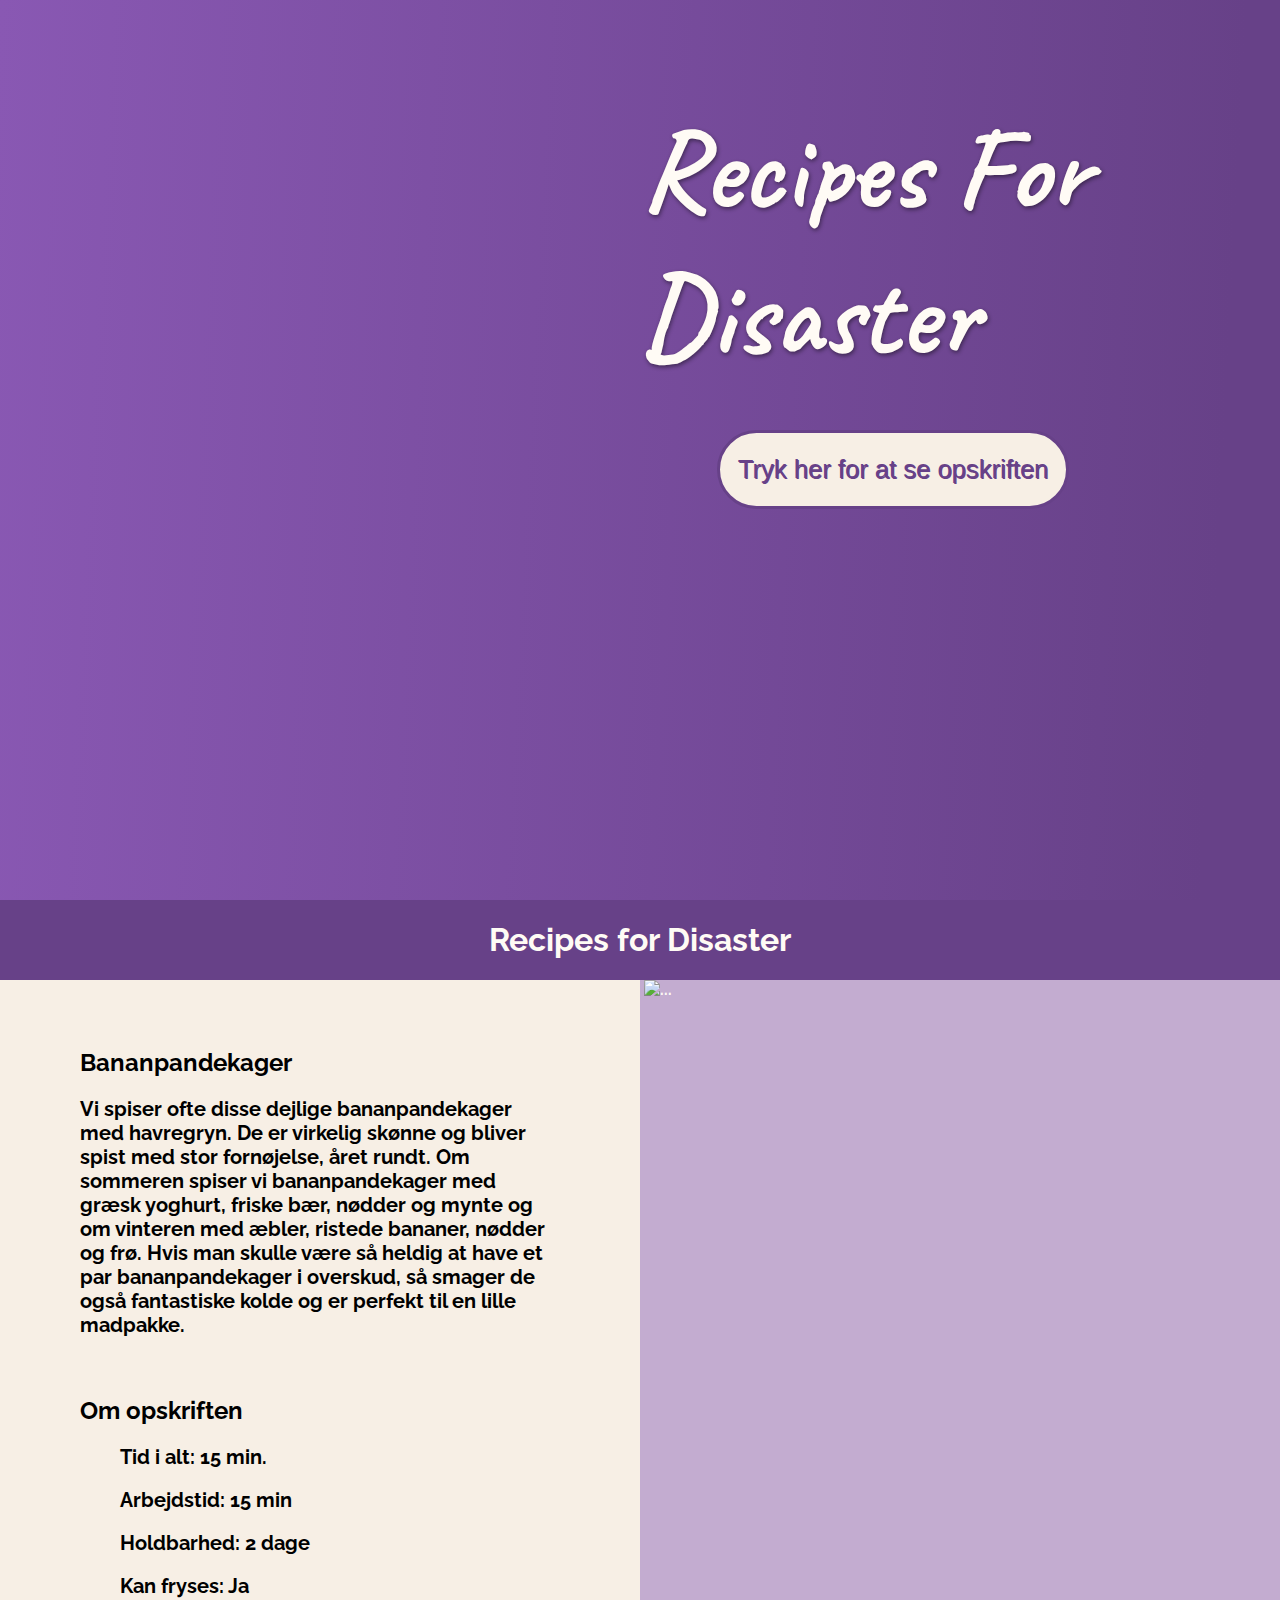
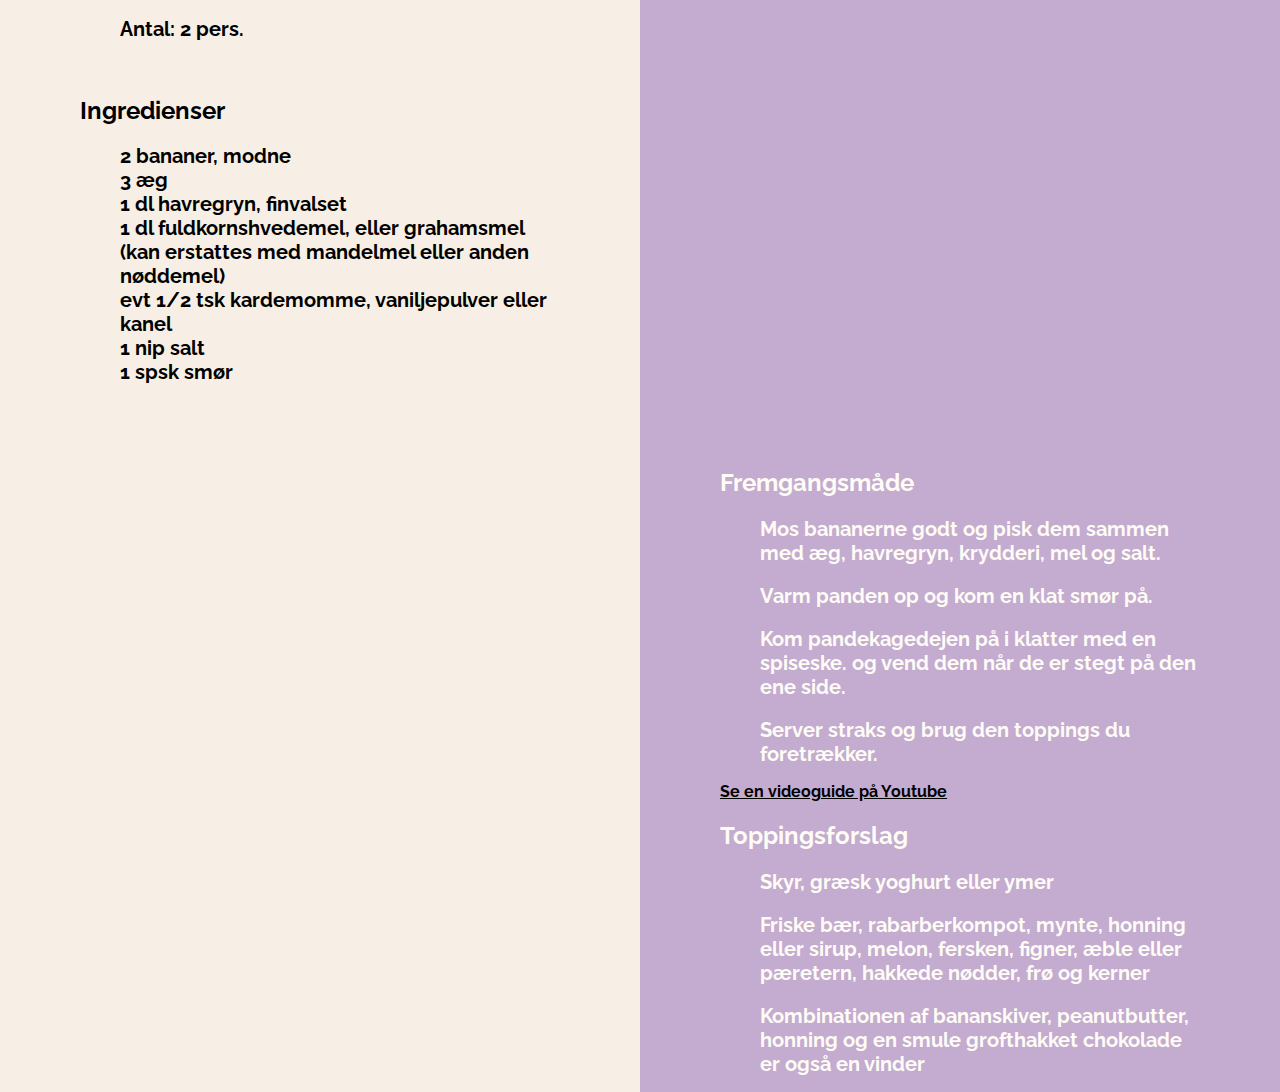
==== commit 970786d5: "second grid til main tag" ====
--- a/index.html
+++ b/index.html
@@ -42,7 +42,7 @@
         <h1>Recipes for Disaster</h1>
       </header>
 
-      <div class="ingredients">
+      <article class="ingredients">
         <h2>Bananpandekager</h2>
         <p>
           Vi spiser ofte disse dejlige bananpandekager med havregryn. De er
@@ -80,8 +80,8 @@
           <li>1 nip salt</li>
           <li>1 spsk smør</li>
         </ul>
-      </div>
-      <div class="tutorial">
+      </article>
+      <article class="tutorial">
         <img
           src="https://i0.hippopx.com/photos/901/878/463/restaurant-food-gourmet-pancakes-preview.jpg"
           alt=""
@@ -91,9 +91,7 @@
           class="imgLeft"
           alt="..."
         />
-      </div>
-    </main>
-    <section class="secondGrid">
+      </article>
       <article class="left">
         <img
           src="https://live.staticflickr.com/4917/45749176905_1d3799b759_b.jpg"
@@ -139,7 +137,7 @@
           </li>
         </ul>
       </article>
-    </section>
+    </main>
     <!-- <footer>
       <p>Min helt egen opskrift, slet ikke stjålet fra en anden website</p>
     </footer> -->
--- a/style.css
+++ b/style.css
@@ -27,8 +27,9 @@
   display: grid;
   grid-template-areas: "header header" "ingr tuto";
   grid-template-rows: 1fr 20fr;
-  grid-template-columns: 2fr 1fr;
-  max-width: 100vw;
+  grid-template-columns: 1fr 1fr;
+  max-width: 100vw;
+  max-height: 1300px;
 }
 
 main img {
@@ -49,6 +50,7 @@
 
 .intro {
   display: grid;
+  margin-right: -5em;
   grid-template-columns: 1fr 1fr;
   height: 100vh;
   max-width: 100vw;
@@ -66,10 +68,6 @@
   margin-top: 20vh;
 }
 
-.vector {
-  /* background-color: #674188; */
-}
-
 .welcome {
   font-size: 6vw;
   /* background-color: #674188; */
@@ -77,24 +75,28 @@
 
 .welcome h2 {
   color: #fffbf5;
-  font-family: "Segoe UI", Tahoma, Geneva, Verdana, sans-serif;
+  font-family: "Caveat", cursive;
   text-shadow: 1px 2px 4px rgba(0, 0, 0, 0.46);
 }
 
 .ingredients {
+  margin: 0;
   grid-area: ingr;
   padding-top: 3em;
   padding-right: 5em;
   padding-left: 5em;
   background-color: #f7efe5;
-
+  max-height: 68em;
   /* grid-column: 1; */
 }
 
 .tutorial {
+  margin: 0;
   grid-area: tuto;
   background-color: #c3acd0;
   color: #fffbf5;
+  max-height: 68em;
+  padding-bottom: 3em;
   /* grid-column: 2; */
 }
 a {
@@ -140,10 +142,12 @@
   width: 50vw;
 }
 .left {
+  margin: 0;
   background-color: #f7efe5;
 }
 
 .right {
+  margin: 0;
   background-color: #c3acd0;
   width: auto;
   padding-top: 3em;
@@ -152,7 +156,7 @@
   color: #fffbf5;
 }
 
-@media screen and (max-width: 700px) {
+@media screen and (max-width: 1000px) {
   .intro {
     display: grid;
     grid-template-columns: 1fr;
@@ -173,13 +177,13 @@
   }
 
   .welcome {
-    font-size: 9vw;
+    font-size: 12vw;
     /* background-color: #674188; */
   }
 
   .welcome h2 {
     color: #fffbf5;
-    font-family: "Segoe UI", Tahoma, Geneva, Verdana, sans-serif;
+    font-family: "Caveat", cursive;
     text-shadow: 1px 2px 4px rgba(0, 0, 0, 0.46);
     margin-top: -20vh;
     margin-left: 8vh;
@@ -209,8 +213,6 @@
     grid-template-areas: "header" "header" "ingr" "tuto";
     grid-template-rows: 1fr 1fr 20fr 20 fr;
     grid-template-columns: 100vw;
-
-    width: 100vw;
   }
 
   main img {
@@ -244,3 +246,19 @@
     width: 100vw;
   }
 }
+
+@media screen and (min-width: 1773px) {
+  main {
+    display: grid;
+    grid-template-areas: "header header" "ingr tuto";
+    grid-template-rows: 1fr 20fr;
+    grid-template-columns: 1fr 1fr;
+    max-width: 100vw;
+  }
+  .tutorial {
+    min-height: 100em;
+  }
+  .ingredients {
+    min-height: 100em;
+  }
+}
